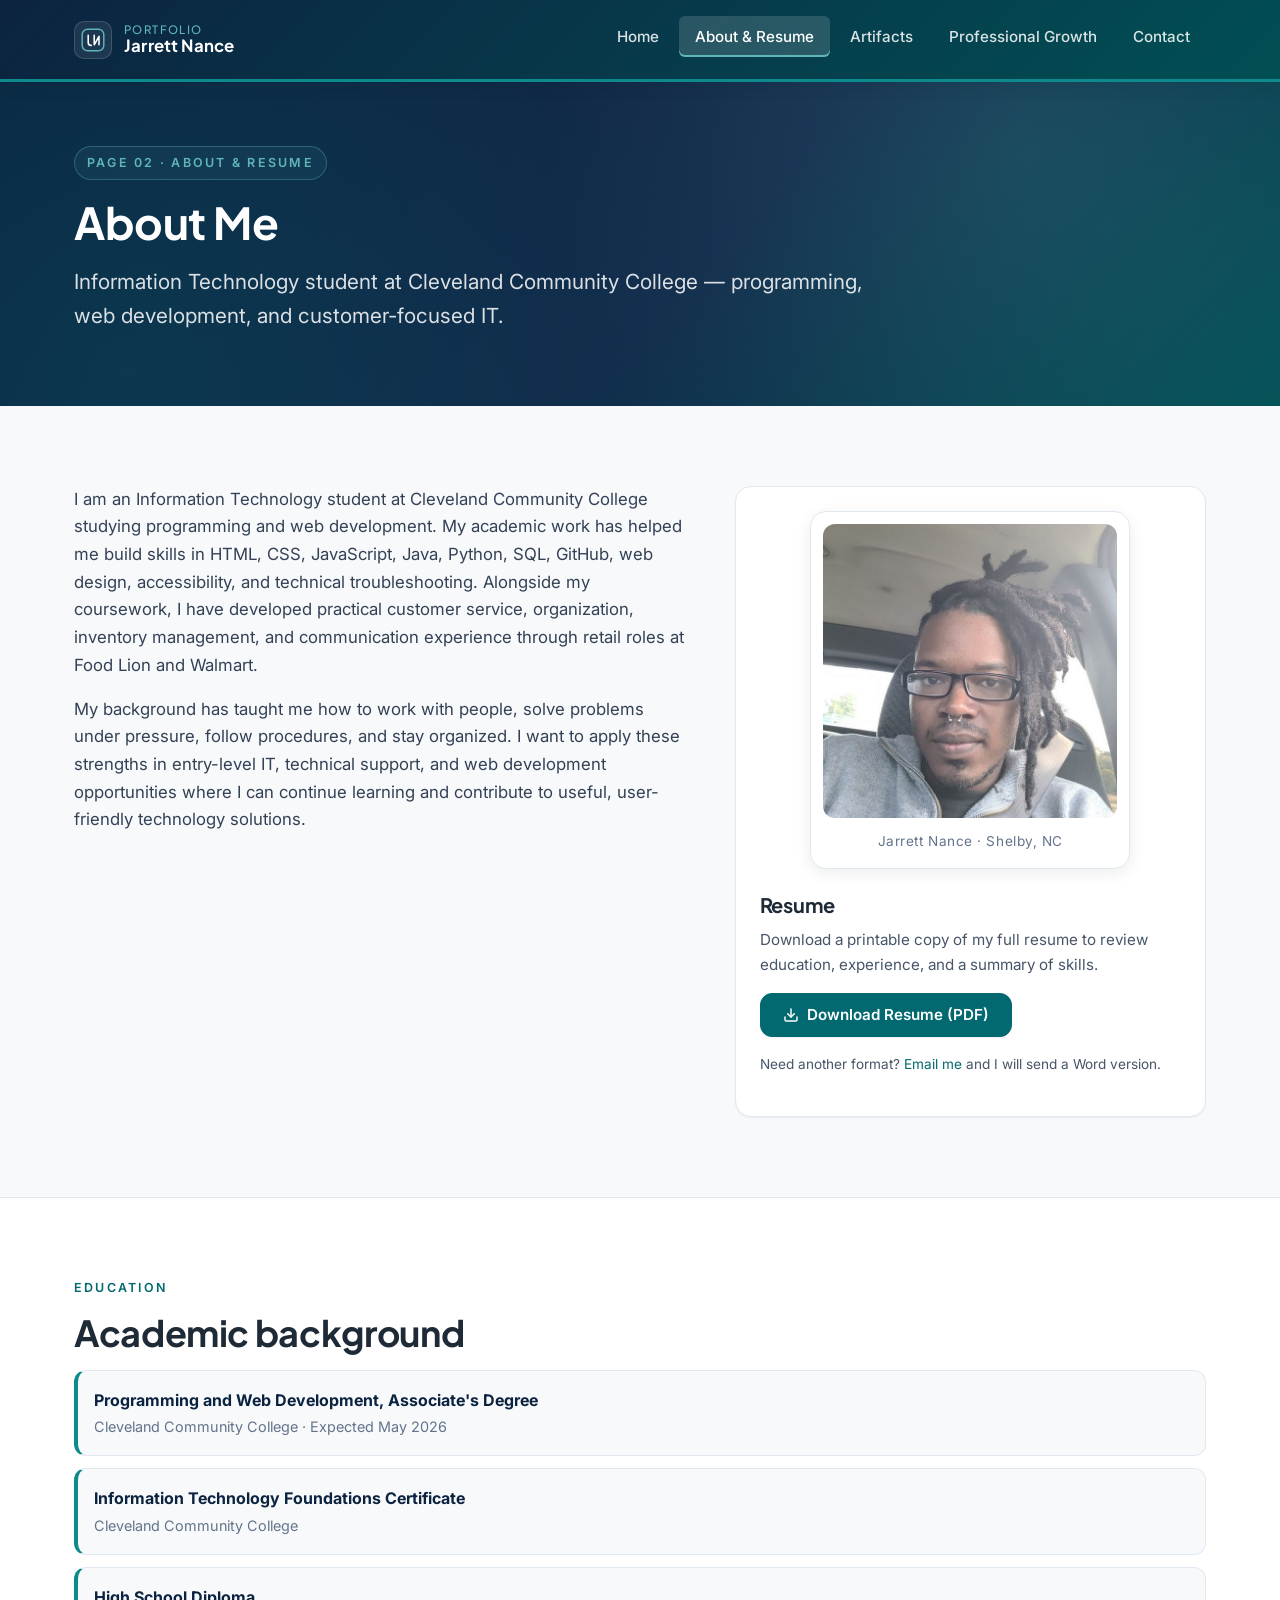
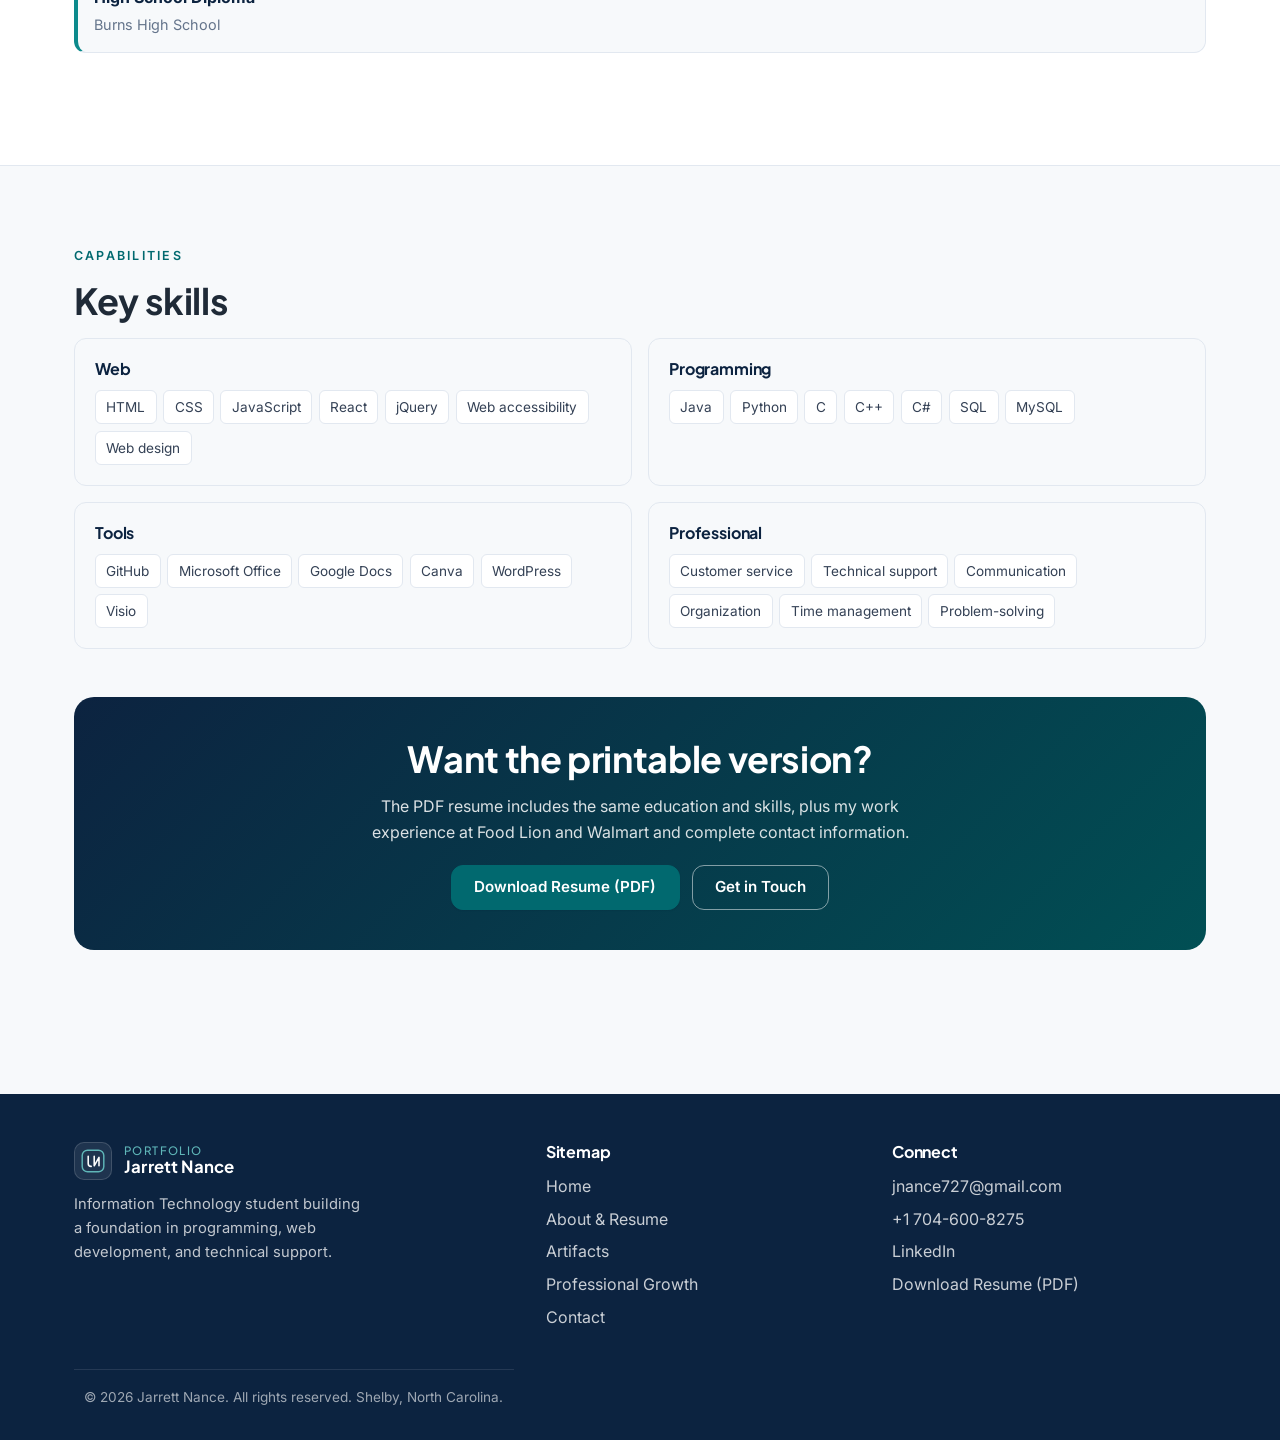
==== about.html @ 0ce0b6b3 "Publish e-portfolio website" ====
<!doctype html>
<html lang="en">
<head>
    <meta charset="utf-8">
    <meta name="viewport" content="width=device-width, initial-scale=1">
    <title>About & Resume — Jarrett Nance | IT &amp; Web Development Portfolio</title>
    <meta name="description" content="About Jarrett Nance: Information Technology student at Cleveland Community College with downloadable resume and key skills.">
    <meta name="author" content="Jarrett Nance">
    <meta name="theme-color" content="#0c2340">
    <meta property="og:type" content="website">
    <meta property="og:title" content="About & Resume — Jarrett Nance">
    <meta property="og:description" content="About Jarrett Nance: Information Technology student at Cleveland Community College with downloadable resume and key skills.">
    <meta property="og:image" content="assets/images/portfolio_website.jpg">
    <link rel="icon" href="assets/favicon.svg" type="image/svg+xml">
    <link rel="preconnect" href="https://fonts.googleapis.com">
    <link rel="preconnect" href="https://fonts.gstatic.com" crossorigin>
    <link href="https://fonts.googleapis.com/css2?family=Inter:wght@400;500;600;700&family=Plus+Jakarta+Sans:wght@500;600;700;800&family=JetBrains+Mono:wght@400;500&display=swap" rel="stylesheet">
    <link rel="stylesheet" href="assets/css/styles.css">
</head>
<body>
    <a class="skip-link" href="#main">Skip to main content</a>
    <header class="site-header" role="banner">
        <div class="container">
            <a class="brand" href="index.html" aria-label="Jarrett Nance — Home">
                <span class="brand-mark" aria-hidden="true"><svg class="logo-mark" width="24" height="24" viewBox="0 0 40 40" fill="none" aria-hidden="true" xmlns="http://www.w3.org/2000/svg">
    <rect x="2" y="2" width="36" height="36" rx="9" fill="none" stroke="#5fb6b8" stroke-width="2.4"/>
    <path d="M12 12 L12 24 Q12 29 17 29" fill="none" stroke="#ffffff" stroke-width="2.6" stroke-linecap="round"/>
    <path d="M22 12 L22 28 L30 14 L30 28" fill="none" stroke="#ffffff" stroke-width="2.6" stroke-linecap="round" stroke-linejoin="round"/>
</svg></span>
                <span class="brand-name">
                    <span class="small">Portfolio</span>
                    <span>Jarrett Nance</span>
                </span>
            </a>
            <button class="nav-toggle" aria-controls="primary-nav" aria-expanded="false" aria-label="Toggle navigation">
                <span aria-hidden="true">☰</span> Menu
            </button>
            <nav class="site-nav" id="primary-nav" aria-label="Primary">
                <ul>
              <li><a href="index.html">Home</a></li>
              <li><a href="about.html" class="is-active" aria-current="page">About & Resume</a></li>
              <li><a href="artifacts.html">Artifacts</a></li>
              <li><a href="growth.html">Professional Growth</a></li>
              <li><a href="contact.html">Contact</a></li>
                </ul>
            </nav>
        </div>
    </header>
    <main id="main">

        <section class="hero hero--compact">
            <div class="container">
                <div class="hero-inner">
                    <span class="hero-eyebrow">Page 02 · About &amp; Resume</span>
                    <h1>About Me</h1>
                    <p class="hero-subtitle">Information Technology student at Cleveland Community College — programming, web development, and customer-focused IT.</p>
                </div>
            </div>
        </section>

        <section class="section">
            <div class="container">
                <div class="two-col">
                    <div class="about-summary">
                        <p>I am an Information Technology student at Cleveland Community College studying programming and web development. My academic work has helped me build skills in HTML, CSS, JavaScript, Java, Python, SQL, GitHub, web design, accessibility, and technical troubleshooting. Alongside my coursework, I have developed practical customer service, organization, inventory management, and communication experience through retail roles at Food Lion and Walmart.</p>
                        <p>My background has taught me how to work with people, solve problems under pressure, follow procedures, and stay organized. I want to apply these strengths in entry-level IT, technical support, and web development opportunities where I can continue learning and contribute to useful, user-friendly technology solutions.</p>
                    </div>

                    <aside class="resume-card">
                        <div class="profile-frame">
                            <img src="assets/images/jarrett_nance_portrait.jpg" alt="Portrait of Jarrett Nance" width="320" height="320" loading="lazy">
                            <div class="caption">Jarrett Nance · Shelby, NC</div>
                        </div>
                        <h3>Resume</h3>
                        <p>Download a printable copy of my full resume to review education, experience, and a summary of skills.</p>
                        <a class="btn btn-primary" href="assets/Jarrett_Nance_Resume.pdf" download>
                            <svg width="16" height="16" viewBox="0 0 24 24" fill="none" stroke="currentColor" stroke-width="2.2" stroke-linecap="round" stroke-linejoin="round" aria-hidden="true"><path d="M21 15v4a2 2 0 0 1-2 2H5a2 2 0 0 1-2-2v-4"/><polyline points="7 10 12 15 17 10"/><line x1="12" y1="15" x2="12" y2="3"/></svg>
                            Download Resume (PDF)
                        </a>
                        <p class="muted" style="margin-top: 1rem; font-size: 0.85rem;">Need another format? <a href="mailto:jnance727@gmail.com">Email me</a> and I will send a Word version.</p>
                    </aside>
                </div>
            </div>
        </section>

        <section class="section section-alt">
            <div class="container">
                <span class="section-eyebrow">Education</span>
                <h2 class="section-title">Academic background</h2>
                <div class="resume-block">
                    <ul class="resume-list">
                        <li>
                            <strong>Programming and Web Development, Associate's Degree</strong>
                            <div class="meta">Cleveland Community College · Expected May 2026</div>
                        </li>
                        <li>
                            <strong>Information Technology Foundations Certificate</strong>
                            <div class="meta">Cleveland Community College</div>
                        </li>
                        <li>
                            <strong>High School Diploma</strong>
                            <div class="meta">Burns High School</div>
                        </li>
                    </ul>
                </div>
            </div>
        </section>

        <section class="section">
            <div class="container">
                <span class="section-eyebrow">Capabilities</span>
                <h2 class="section-title">Key skills</h2>
                <div class="skill-grid">
                    <div class="skill-block">
                        <h4>Web</h4>
                        <div class="skill-tags">
                            <span>HTML</span><span>CSS</span><span>JavaScript</span><span>React</span><span>jQuery</span><span>Web accessibility</span><span>Web design</span>
                        </div>
                    </div>
                    <div class="skill-block">
                        <h4>Programming</h4>
                        <div class="skill-tags">
                            <span>Java</span><span>Python</span><span>C</span><span>C++</span><span>C#</span><span>SQL</span><span>MySQL</span>
                        </div>
                    </div>
                    <div class="skill-block">
                        <h4>Tools</h4>
                        <div class="skill-tags">
                            <span>GitHub</span><span>Microsoft Office</span><span>Google Docs</span><span>Canva</span><span>WordPress</span><span>Visio</span>
                        </div>
                    </div>
                    <div class="skill-block">
                        <h4>Professional</h4>
                        <div class="skill-tags">
                            <span>Customer service</span><span>Technical support</span><span>Communication</span><span>Organization</span><span>Time management</span><span>Problem-solving</span>
                        </div>
                    </div>
                </div>

                <div class="cta-bar">
                    <h2>Want the printable version?</h2>
                    <p>The PDF resume includes the same education and skills, plus my work experience at Food Lion and Walmart and complete contact information.</p>
                    <div class="hero-actions">
                        <a class="btn btn-primary" href="assets/Jarrett_Nance_Resume.pdf" download>Download Resume (PDF)</a>
                        <a class="btn btn-outline" href="contact.html">Get in Touch</a>
                    </div>
                </div>
            </div>
        </section>

    </main>
    <footer class="site-footer" role="contentinfo">
        <div class="container">
            <div>
                <a class="brand" href="index.html" aria-label="Jarrett Nance — Home">
                    <span class="brand-mark" aria-hidden="true"><svg class="logo-mark" width="24" height="24" viewBox="0 0 40 40" fill="none" aria-hidden="true" xmlns="http://www.w3.org/2000/svg">
    <rect x="2" y="2" width="36" height="36" rx="9" fill="none" stroke="#5fb6b8" stroke-width="2.4"/>
    <path d="M12 12 L12 24 Q12 29 17 29" fill="none" stroke="#ffffff" stroke-width="2.6" stroke-linecap="round"/>
    <path d="M22 12 L22 28 L30 14 L30 28" fill="none" stroke="#ffffff" stroke-width="2.6" stroke-linecap="round" stroke-linejoin="round"/>
</svg></span>
                    <span class="brand-name">
                        <span class="small">Portfolio</span>
                        <span>Jarrett Nance</span>
                    </span>
                </a>
                <p class="footer-tag">Information Technology student building a foundation in programming, web development, and technical support.</p>
            </div>
            <div>
                <h4>Sitemap</h4>
                <ul>
                    <li><a href="index.html">Home</a></li>
                    <li><a href="about.html">About &amp; Resume</a></li>
                    <li><a href="artifacts.html">Artifacts</a></li>
                    <li><a href="growth.html">Professional Growth</a></li>
                    <li><a href="contact.html">Contact</a></li>
                </ul>
            </div>
            <div>
                <h4>Connect</h4>
                <ul>
                    <li><a href="mailto:jnance727@gmail.com">jnance727@gmail.com</a></li>
                    <li><a href="tel:+17046008275">+1 704-600-8275</a></li>
                    <li><a href="https://www.linkedin.com/in/jarrett-nance-688993189/" target="_blank" rel="noopener">LinkedIn</a></li>
                    <li><a href="assets/Jarrett_Nance_Resume.pdf" download>Download Resume (PDF)</a></li>
                </ul>
            </div>
        </div>
        <div class="container">
            <div class="footer-bottom">© <span class="year">2026</span> Jarrett Nance. All rights reserved. Shelby, North Carolina.</div>
        </div>
    </footer>
    <script src="assets/js/main.js" defer></script>
</body>
</html>
---- assets/css/styles.css ----
/* ============================================================
   Jarrett Nance — Professional E-Portfolio
   Design system: deep teal/navy header, slate text, teal accents
   ============================================================ */

:root {
    /* Color tokens */
    --navy-900: #0c2340;
    --navy-800: #122a4a;
    --navy-700: #1a3458;
    --teal-700: #014f54;
    --teal-600: #01696f;
    --teal-500: #0c8a8c;
    --teal-300: #5fb6b8;
    --teal-50: #e6f2f3;
    --slate-900: #1f2a37;
    --slate-700: #344155;
    --slate-600: #475569;
    --slate-500: #64748b;
    --slate-400: #94a3b8;
    --slate-300: #cbd5e1;
    --slate-200: #e2e8f0;
    --slate-100: #f1f5f9;
    --slate-50:  #f7f9fb;
    --white:    #ffffff;
    --shadow-sm: 0 1px 2px rgba(15, 23, 42, 0.06);
    --shadow-md: 0 4px 16px rgba(15, 23, 42, 0.08);
    --shadow-lg: 0 12px 32px rgba(15, 23, 42, 0.10);

    /* Type */
    --font-body: 'Inter', system-ui, -apple-system, 'Segoe UI', Roboto, Helvetica, Arial, sans-serif;
    --font-display: 'Plus Jakarta Sans', 'Inter', system-ui, sans-serif;
    --font-mono: 'JetBrains Mono', 'SFMono-Regular', Consolas, 'Liberation Mono', Menlo, monospace;

    /* Spacing */
    --space-1: 0.25rem;
    --space-2: 0.5rem;
    --space-3: 0.75rem;
    --space-4: 1rem;
    --space-5: 1.25rem;
    --space-6: 1.5rem;
    --space-8: 2rem;
    --space-10: 2.5rem;
    --space-12: 3rem;
    --space-16: 4rem;
    --space-20: 5rem;
    --space-24: 6rem;

    /* Layout */
    --container: 1180px;
    --radius-sm: 6px;
    --radius-md: 12px;
    --radius-lg: 16px;
    --radius-xl: 20px;
}

/* ----- Reset & base ----- */
*, *::before, *::after { box-sizing: border-box; }
html { scroll-behavior: smooth; -webkit-text-size-adjust: 100%; }
body {
    margin: 0;
    font-family: var(--font-body);
    font-size: 16px;
    line-height: 1.65;
    color: var(--slate-700);
    background: var(--slate-50);
    -webkit-font-smoothing: antialiased;
    text-rendering: optimizeLegibility;
}
img { max-width: 100%; height: auto; display: block; }
a { color: var(--teal-600); text-decoration: none; }
a:hover { color: var(--teal-700); text-decoration: underline; }
a:focus-visible, button:focus-visible, input:focus-visible, textarea:focus-visible {
    outline: 3px solid var(--teal-500);
    outline-offset: 2px;
    border-radius: 4px;
}

h1, h2, h3, h4 {
    font-family: var(--font-display);
    color: var(--slate-900);
    line-height: 1.2;
    margin: 0 0 0.5em;
    font-weight: 700;
    letter-spacing: -0.01em;
}
h1 { font-size: clamp(2rem, 4vw + 0.5rem, 3.25rem); }
h2 { font-size: clamp(1.625rem, 2vw + 0.75rem, 2.25rem); }
h3 { font-size: 1.25rem; }
h4 { font-size: 1.05rem; }
p { margin: 0 0 1rem; }
ul { padding-left: 1.25rem; margin: 0 0 1rem; }
li { margin-bottom: 0.4rem; }

.container {
    width: 100%;
    max-width: var(--container);
    margin: 0 auto;
    padding: 0 var(--space-6);
}

/* ----- Skip link ----- */
.skip-link {
    position: absolute;
    left: -9999px;
    top: auto;
    width: 1px; height: 1px; overflow: hidden;
}
.skip-link:focus {
    left: var(--space-4);
    top: var(--space-4);
    width: auto; height: auto;
    background: var(--navy-900);
    color: var(--white);
    padding: var(--space-2) var(--space-4);
    border-radius: var(--radius-sm);
    z-index: 100;
}

/* ============================================================
   Header / Navigation
   ============================================================ */
.site-header {
    background: linear-gradient(135deg, var(--navy-900) 0%, var(--teal-700) 100%);
    color: var(--white);
    border-bottom: 3px solid var(--teal-500);
    position: sticky;
    top: 0;
    z-index: 50;
    box-shadow: var(--shadow-md);
}
.site-header .container {
    display: flex;
    align-items: center;
    justify-content: space-between;
    padding-top: var(--space-4);
    padding-bottom: var(--space-4);
    gap: var(--space-4);
}
.brand {
    display: flex;
    align-items: center;
    gap: var(--space-3);
    color: var(--white);
    text-decoration: none;
    font-family: var(--font-display);
    font-weight: 700;
    font-size: 1.05rem;
    letter-spacing: 0.01em;
}
.brand:hover { text-decoration: none; color: var(--teal-50); }
.brand-mark {
    width: 38px; height: 38px;
    background: rgba(255,255,255,0.08);
    border: 1px solid rgba(255,255,255,0.15);
    border-radius: 10px;
    display: grid;
    place-items: center;
    flex: 0 0 auto;
}
.brand-name { display: flex; flex-direction: column; line-height: 1.1; }
.brand-name .small {
    font-size: 0.72rem;
    font-weight: 500;
    text-transform: uppercase;
    letter-spacing: 0.12em;
    color: var(--teal-300);
}

.nav-toggle {
    display: none;
    background: transparent;
    color: var(--white);
    border: 1px solid rgba(255,255,255,0.2);
    border-radius: var(--radius-sm);
    padding: var(--space-2) var(--space-3);
    cursor: pointer;
    font: inherit;
    font-size: 0.95rem;
}

.site-nav ul {
    list-style: none;
    margin: 0;
    padding: 0;
    display: flex;
    gap: var(--space-1);
}
.site-nav a {
    display: inline-block;
    padding: var(--space-2) var(--space-4);
    color: rgba(255,255,255,0.85);
    font-size: 0.95rem;
    font-weight: 500;
    border-radius: var(--radius-sm);
    transition: background 0.15s ease, color 0.15s ease;
}
.site-nav a:hover {
    background: rgba(255,255,255,0.08);
    color: var(--white);
    text-decoration: none;
}
.site-nav a.is-active {
    background: rgba(255,255,255,0.14);
    color: var(--white);
    box-shadow: inset 0 -2px 0 var(--teal-300);
}

@media (max-width: 820px) {
    .nav-toggle { display: inline-flex; align-items: center; gap: 0.4rem; }
    .site-nav {
        display: none;
        position: absolute;
        top: 100%; left: 0; right: 0;
        background: var(--navy-900);
        padding: var(--space-3) var(--space-6);
        border-bottom: 3px solid var(--teal-500);
    }
    .site-nav.is-open { display: block; }
    .site-nav ul { flex-direction: column; gap: 0; }
    .site-nav a {
        display: block;
        padding: var(--space-3) var(--space-3);
        border-radius: 0;
        border-bottom: 1px solid rgba(255,255,255,0.08);
    }
    .site-nav a.is-active { box-shadow: none; background: rgba(255,255,255,0.10); }
}

/* ============================================================
   Buttons
   ============================================================ */
.btn {
    display: inline-flex;
    align-items: center;
    justify-content: center;
    gap: 0.5rem;
    padding: 0.75rem 1.4rem;
    font-family: var(--font-body);
    font-weight: 600;
    font-size: 0.95rem;
    border-radius: var(--radius-md);
    border: 1.5px solid transparent;
    cursor: pointer;
    transition: transform 0.15s ease, box-shadow 0.15s ease, background 0.15s ease, color 0.15s ease;
    text-decoration: none;
    line-height: 1.2;
    white-space: nowrap;
}
.btn:hover { transform: translateY(-1px); text-decoration: none; }
.btn-primary {
    background: var(--teal-600);
    color: var(--white);
    border-color: var(--teal-600);
    box-shadow: var(--shadow-sm);
}
.btn-primary:hover { background: var(--teal-700); border-color: var(--teal-700); color: var(--white); box-shadow: var(--shadow-md); }
.btn-secondary {
    background: var(--white);
    color: var(--navy-900);
    border-color: var(--slate-200);
}
.btn-secondary:hover { background: var(--slate-100); color: var(--navy-900); border-color: var(--slate-300); }
.btn-outline {
    background: transparent;
    color: var(--white);
    border-color: rgba(255,255,255,0.5);
}
.btn-outline:hover { background: rgba(255,255,255,0.10); color: var(--white); border-color: var(--white); }
.btn .arrow { transition: transform 0.15s ease; }
.btn:hover .arrow { transform: translateX(3px); }

/* ============================================================
   Hero
   ============================================================ */
.hero {
    background: linear-gradient(135deg, var(--navy-900) 0%, var(--navy-800) 55%, var(--teal-700) 100%);
    color: var(--white);
    padding: clamp(3.5rem, 8vw, 6rem) 0 clamp(3rem, 7vw, 5rem);
    position: relative;
    overflow: hidden;
}
.hero::before {
    /* subtle decorative grid */
    content: "";
    position: absolute;
    inset: 0;
    background-image:
        radial-gradient(circle at 80% 20%, rgba(95, 182, 184, 0.18), transparent 45%),
        radial-gradient(circle at 10% 90%, rgba(1, 105, 111, 0.25), transparent 50%);
    pointer-events: none;
}
.hero-inner { position: relative; z-index: 1; max-width: 820px; }
.hero-eyebrow {
    display: inline-block;
    font-size: 0.78rem;
    font-weight: 600;
    color: var(--teal-300);
    text-transform: uppercase;
    letter-spacing: 0.18em;
    margin-bottom: var(--space-4);
    padding: 0.35rem 0.75rem;
    border: 1px solid rgba(95, 182, 184, 0.35);
    border-radius: 999px;
    background: rgba(95, 182, 184, 0.08);
}
.hero h1 { color: var(--white); font-size: clamp(2.25rem, 5vw, 3.75rem); margin-bottom: var(--space-4); }
.hero-subtitle {
    font-size: clamp(1.05rem, 1.5vw + 0.25rem, 1.3rem);
    color: rgba(255,255,255,0.85);
    margin-bottom: var(--space-6);
    font-weight: 400;
}
.hero-actions {
    display: flex;
    flex-wrap: wrap;
    gap: var(--space-3);
    margin-top: var(--space-2);
}

/* Compact hero for non-home pages */
.hero--compact { padding: clamp(2.5rem, 6vw, 4rem) 0 clamp(2rem, 5vw, 3rem); }
.hero--compact h1 { font-size: clamp(1.85rem, 3.5vw + 0.5rem, 2.75rem); }

/* Hero with portrait — two-column on home */
.hero-layout {
    display: grid;
    grid-template-columns: 1fr;
    gap: var(--space-10);
    align-items: center;
    position: relative;
    z-index: 1;
}
@media (min-width: 880px) {
    .hero-layout { grid-template-columns: 1.4fr 1fr; gap: var(--space-12); }
}
.hero-portrait {
    justify-self: center;
    width: clamp(220px, 30vw, 320px);
    aspect-ratio: 1 / 1;
    border-radius: 50%;
    overflow: hidden;
    background: rgba(255,255,255,0.06);
    border: 4px solid rgba(255,255,255,0.18);
    box-shadow: 0 18px 50px rgba(0, 0, 0, 0.35), 0 0 0 8px rgba(95, 182, 184, 0.10);
    position: relative;
}
.hero-portrait img { width: 100%; height: 100%; object-fit: cover; display: block; }
.hero-portrait::after {
    content: "";
    position: absolute; inset: 0;
    border-radius: 50%;
    box-shadow: inset 0 0 0 2px rgba(255,255,255,0.18);
    pointer-events: none;
}

/* Profile picture in About — framed rectangle */
.profile-frame {
    background: var(--white);
    border: 1px solid var(--slate-200);
    border-radius: var(--radius-lg);
    padding: 0.75rem;
    box-shadow: var(--shadow-md);
    max-width: 320px;
    margin: 0 auto var(--space-6);
}
.profile-frame img {
    width: 100%;
    aspect-ratio: 1 / 1;
    object-fit: cover;
    border-radius: var(--radius-md);
    display: block;
}
.profile-frame .caption {
    text-align: center;
    font-size: 0.85rem;
    color: var(--slate-500);
    margin-top: var(--space-3);
    margin-bottom: 0.25rem;
    letter-spacing: 0.04em;
}

/* ============================================================
   Page sections
   ============================================================ */
.section {
    padding: clamp(3rem, 7vw, 5rem) 0;
}
.section-alt { background: var(--white); border-top: 1px solid var(--slate-200); border-bottom: 1px solid var(--slate-200); }
.section-tight { padding: clamp(2rem, 5vw, 3.5rem) 0; }

.section-eyebrow {
    display: block;
    font-size: 0.78rem;
    font-weight: 600;
    color: var(--teal-600);
    text-transform: uppercase;
    letter-spacing: 0.18em;
    margin-bottom: var(--space-3);
}
.section-title { margin-bottom: var(--space-4); }
.section-lead {
    font-size: 1.1rem;
    color: var(--slate-600);
    max-width: 70ch;
    margin-bottom: var(--space-8);
}

/* Two column block */
.two-col {
    display: grid;
    grid-template-columns: 1fr;
    gap: var(--space-10);
    align-items: start;
}
@media (min-width: 860px) {
    .two-col { grid-template-columns: 1.3fr 1fr; gap: var(--space-12); }
    .two-col--equal { grid-template-columns: 1fr 1fr; }
}

/* ============================================================
   Cards
   ============================================================ */
.card {
    background: var(--white);
    border: 1px solid var(--slate-200);
    border-radius: var(--radius-lg);
    box-shadow: var(--shadow-sm);
    padding: var(--space-6) var(--space-6);
    transition: box-shadow 0.2s ease, transform 0.2s ease, border-color 0.2s ease;
}
.card:hover { box-shadow: var(--shadow-md); border-color: var(--slate-300); }
.card h3 { margin-top: 0; }

/* Focus card grid (home) */
.focus-grid {
    display: grid;
    grid-template-columns: 1fr;
    gap: var(--space-5);
}
@media (min-width: 700px) { .focus-grid { grid-template-columns: repeat(3, 1fr); } }
.focus-card {
    padding: var(--space-6);
    background: var(--white);
    border: 1px solid var(--slate-200);
    border-radius: var(--radius-lg);
}
.focus-card h3 { margin-bottom: 0.4rem; font-size: 1.05rem; }
.focus-card p { margin: 0; color: var(--slate-600); font-size: 0.95rem; }
.focus-icon {
    width: 44px; height: 44px;
    border-radius: 10px;
    background: var(--teal-50);
    color: var(--teal-700);
    display: grid; place-items: center;
    margin-bottom: var(--space-4);
}

/* Page links / next steps */
.page-links {
    display: grid;
    grid-template-columns: 1fr;
    gap: var(--space-4);
}
@media (min-width: 700px) { .page-links { grid-template-columns: repeat(2, 1fr); } }
.page-link {
    display: flex; align-items: flex-start; gap: var(--space-4);
    padding: var(--space-5) var(--space-5);
    background: var(--white);
    border: 1px solid var(--slate-200);
    border-radius: var(--radius-lg);
    color: var(--slate-700);
    transition: all 0.15s ease;
}
.page-link:hover {
    border-color: var(--teal-500);
    box-shadow: var(--shadow-md);
    text-decoration: none;
    color: var(--slate-700);
    transform: translateY(-2px);
}
.page-link .num {
    font-family: var(--font-mono);
    font-size: 0.85rem;
    color: var(--teal-600);
    font-weight: 600;
    flex: 0 0 auto;
}
.page-link h4 { margin: 0 0 0.25rem; color: var(--navy-900); }
.page-link p { margin: 0; font-size: 0.92rem; color: var(--slate-600); }

/* ============================================================
   Artifacts page — cards
   ============================================================ */
.artifact-grid {
    display: grid;
    grid-template-columns: 1fr;
    gap: var(--space-8);
}
@media (min-width: 900px) {
    .artifact-grid { grid-template-columns: repeat(2, 1fr); }
}
.artifact-card {
    background: var(--white);
    border: 1px solid var(--slate-200);
    border-radius: var(--radius-lg);
    overflow: hidden;
    display: flex;
    flex-direction: column;
    box-shadow: var(--shadow-sm);
    transition: box-shadow 0.2s ease, transform 0.2s ease;
}
.artifact-card:hover { box-shadow: var(--shadow-lg); transform: translateY(-3px); }
.artifact-thumb {
    aspect-ratio: 16 / 10;
    background: var(--slate-100);
    overflow: hidden;
    border-bottom: 1px solid var(--slate-200);
}
.artifact-thumb img { width: 100%; height: 100%; object-fit: cover; }
.artifact-body { padding: var(--space-6); display: flex; flex-direction: column; gap: var(--space-3); flex: 1; }
.artifact-tag {
    display: inline-block;
    font-size: 0.75rem;
    font-weight: 600;
    color: var(--teal-700);
    background: var(--teal-50);
    padding: 0.25rem 0.6rem;
    border-radius: 999px;
    text-transform: uppercase;
    letter-spacing: 0.08em;
    align-self: flex-start;
}
.artifact-body h3 { margin: 0; color: var(--navy-900); font-size: 1.4rem; }
.artifact-body .meta { color: var(--slate-500); font-size: 0.92rem; margin-top: -0.25rem; }
.artifact-body p { margin: 0; color: var(--slate-700); font-size: 0.97rem; }
.artifact-body p strong { color: var(--navy-900); }
.artifact-skills {
    display: flex; flex-wrap: wrap; gap: var(--space-2);
    margin-top: var(--space-2);
    padding-top: var(--space-4);
    border-top: 1px dashed var(--slate-200);
}
.artifact-skills .skill {
    display: inline-flex; align-items: center;
    font-size: 0.85rem;
    background: var(--slate-100);
    color: var(--slate-700);
    padding: 0.3rem 0.7rem;
    border-radius: 6px;
    border: 1px solid var(--slate-200);
}
.artifact-hashtags {
    color: var(--teal-700);
    font-size: 0.88rem;
    font-weight: 500;
    font-family: var(--font-mono);
}

/* ============================================================
   About / Resume
   ============================================================ */
.about-summary p { font-size: 1.05rem; }
.resume-card {
    background: var(--white);
    border: 1px solid var(--slate-200);
    border-radius: var(--radius-lg);
    padding: var(--space-6);
    box-shadow: var(--shadow-sm);
    position: sticky;
    top: 100px;
}
.resume-card h3 { margin-top: 0; }
.resume-card p { color: var(--slate-600); font-size: 0.95rem; }

.resume-block { margin-bottom: var(--space-8); }
.resume-block h3 {
    font-size: 1.1rem;
    color: var(--navy-900);
    margin-bottom: var(--space-3);
    padding-bottom: var(--space-2);
    border-bottom: 2px solid var(--teal-500);
    display: inline-block;
}
.resume-list { list-style: none; padding: 0; margin: 0; display: flex; flex-direction: column; gap: var(--space-3); }
.resume-list li {
    padding: var(--space-4);
    background: var(--slate-50);
    border: 1px solid var(--slate-200);
    border-left: 4px solid var(--teal-500);
    border-radius: var(--radius-md);
    margin: 0;
}
.resume-list li strong { color: var(--navy-900); display: block; margin-bottom: 0.15rem; }
.resume-list li .meta { color: var(--slate-500); font-size: 0.9rem; }

.skill-grid {
    display: grid;
    grid-template-columns: 1fr;
    gap: var(--space-4);
}
@media (min-width: 700px) {
    .skill-grid { grid-template-columns: repeat(2, 1fr); }
}
.skill-block {
    background: var(--slate-50);
    padding: var(--space-5);
    border-radius: var(--radius-md);
    border: 1px solid var(--slate-200);
}
.skill-block h4 { margin: 0 0 var(--space-3); color: var(--navy-900); font-size: 1rem; }
.skill-tags { display: flex; flex-wrap: wrap; gap: 0.4rem; }
.skill-tags span {
    font-size: 0.85rem;
    background: var(--white);
    color: var(--slate-700);
    border: 1px solid var(--slate-200);
    padding: 0.3rem 0.65rem;
    border-radius: 6px;
}

/* ============================================================
   Goal lists
   ============================================================ */
.goal-grid {
    display: grid;
    grid-template-columns: 1fr;
    gap: var(--space-6);
}
@media (min-width: 800px) { .goal-grid { grid-template-columns: 1fr 1fr; } }
.goal-card {
    background: var(--white);
    border: 1px solid var(--slate-200);
    border-radius: var(--radius-lg);
    padding: var(--space-6);
    box-shadow: var(--shadow-sm);
}
.goal-card h3 {
    color: var(--navy-900);
    margin-bottom: var(--space-4);
    padding-bottom: var(--space-2);
    border-bottom: 2px solid var(--teal-500);
    display: inline-block;
}
.goal-card ul { padding-left: 1.15rem; margin: 0; }
.goal-card li { margin-bottom: var(--space-3); }

.callout {
    background: linear-gradient(135deg, var(--teal-50) 0%, var(--white) 100%);
    border: 1px solid var(--teal-300);
    border-left: 5px solid var(--teal-600);
    padding: var(--space-6);
    border-radius: var(--radius-lg);
}
.callout h3 { color: var(--navy-900); margin-top: 0; }

/* ============================================================
   Contact
   ============================================================ */
.contact-grid {
    display: grid;
    grid-template-columns: 1fr;
    gap: var(--space-8);
}
@media (min-width: 860px) { .contact-grid { grid-template-columns: 1fr 1fr; gap: var(--space-12); } }
.contact-info ul { list-style: none; padding: 0; margin: 0; display: flex; flex-direction: column; gap: var(--space-4); }
.contact-info li { display: flex; align-items: center; gap: var(--space-4); }
.contact-icon {
    width: 44px; height: 44px;
    background: var(--teal-50);
    color: var(--teal-700);
    border-radius: 10px;
    display: grid; place-items: center;
    flex: 0 0 auto;
}
.contact-info .label { display: block; font-size: 0.8rem; color: var(--slate-500); text-transform: uppercase; letter-spacing: 0.08em; }
.contact-info a { color: var(--navy-900); font-weight: 500; }
.contact-info a:hover { color: var(--teal-600); }

.contact-form {
    background: var(--white);
    border: 1px solid var(--slate-200);
    border-radius: var(--radius-lg);
    padding: var(--space-6);
    box-shadow: var(--shadow-sm);
}
.contact-form h3 { margin-top: 0; }
.form-row { display: flex; flex-direction: column; gap: 0.4rem; margin-bottom: var(--space-4); }
.form-row label { font-size: 0.9rem; font-weight: 500; color: var(--slate-700); }
.form-row input,
.form-row textarea {
    font: inherit;
    padding: 0.65rem 0.85rem;
    border: 1.5px solid var(--slate-200);
    border-radius: var(--radius-sm);
    background: var(--white);
    color: var(--slate-900);
    transition: border-color 0.15s ease, box-shadow 0.15s ease;
}
.form-row input:focus,
.form-row textarea:focus {
    border-color: var(--teal-500);
    outline: 0;
    box-shadow: 0 0 0 3px rgba(12, 138, 140, 0.18);
}
.form-row textarea { resize: vertical; min-height: 140px; }
.form-help { font-size: 0.85rem; color: var(--slate-500); margin-top: var(--space-2); }

/* ============================================================
   Footer
   ============================================================ */
.site-footer {
    background: var(--navy-900);
    color: rgba(255,255,255,0.75);
    padding: var(--space-12) 0 var(--space-8);
    margin-top: var(--space-16);
}
.site-footer .container { display: grid; grid-template-columns: 1fr; gap: var(--space-8); }
@media (min-width: 760px) {
    .site-footer .container { grid-template-columns: 1.4fr 1fr 1fr; }
}
.site-footer h4 { color: var(--white); font-size: 1rem; margin-bottom: var(--space-3); }
.site-footer a { color: rgba(255,255,255,0.78); }
.site-footer a:hover { color: var(--teal-300); }
.site-footer ul { list-style: none; padding: 0; margin: 0; }
.site-footer li { margin-bottom: 0.4rem; }
.site-footer .brand { color: var(--white); margin-bottom: var(--space-3); }
.site-footer .brand:hover { color: var(--teal-300); }
.footer-tag { font-size: 0.92rem; max-width: 32ch; }
.footer-bottom {
    border-top: 1px solid rgba(255,255,255,0.10);
    margin-top: var(--space-8);
    padding-top: var(--space-4);
    font-size: 0.85rem;
    color: rgba(255,255,255,0.6);
    text-align: center;
}

/* ============================================================
   Misc utilities
   ============================================================ */
.muted { color: var(--slate-500); }
.text-center { text-align: center; }
.cta-bar {
    background: linear-gradient(135deg, var(--navy-900) 0%, var(--teal-700) 100%);
    color: var(--white);
    padding: var(--space-10) var(--space-8);
    border-radius: var(--radius-xl);
    margin-top: var(--space-12);
    text-align: center;
}
.cta-bar h2 { color: var(--white); margin-bottom: var(--space-3); }
.cta-bar p { color: rgba(255,255,255,0.85); max-width: 60ch; margin: 0 auto var(--space-5); }
.cta-bar .hero-actions { justify-content: center; }

@media (prefers-reduced-motion: reduce) {
    *, *::before, *::after {
        animation-duration: 0.001ms !important;
        transition-duration: 0.001ms !important;
        scroll-behavior: auto !important;
    }
}
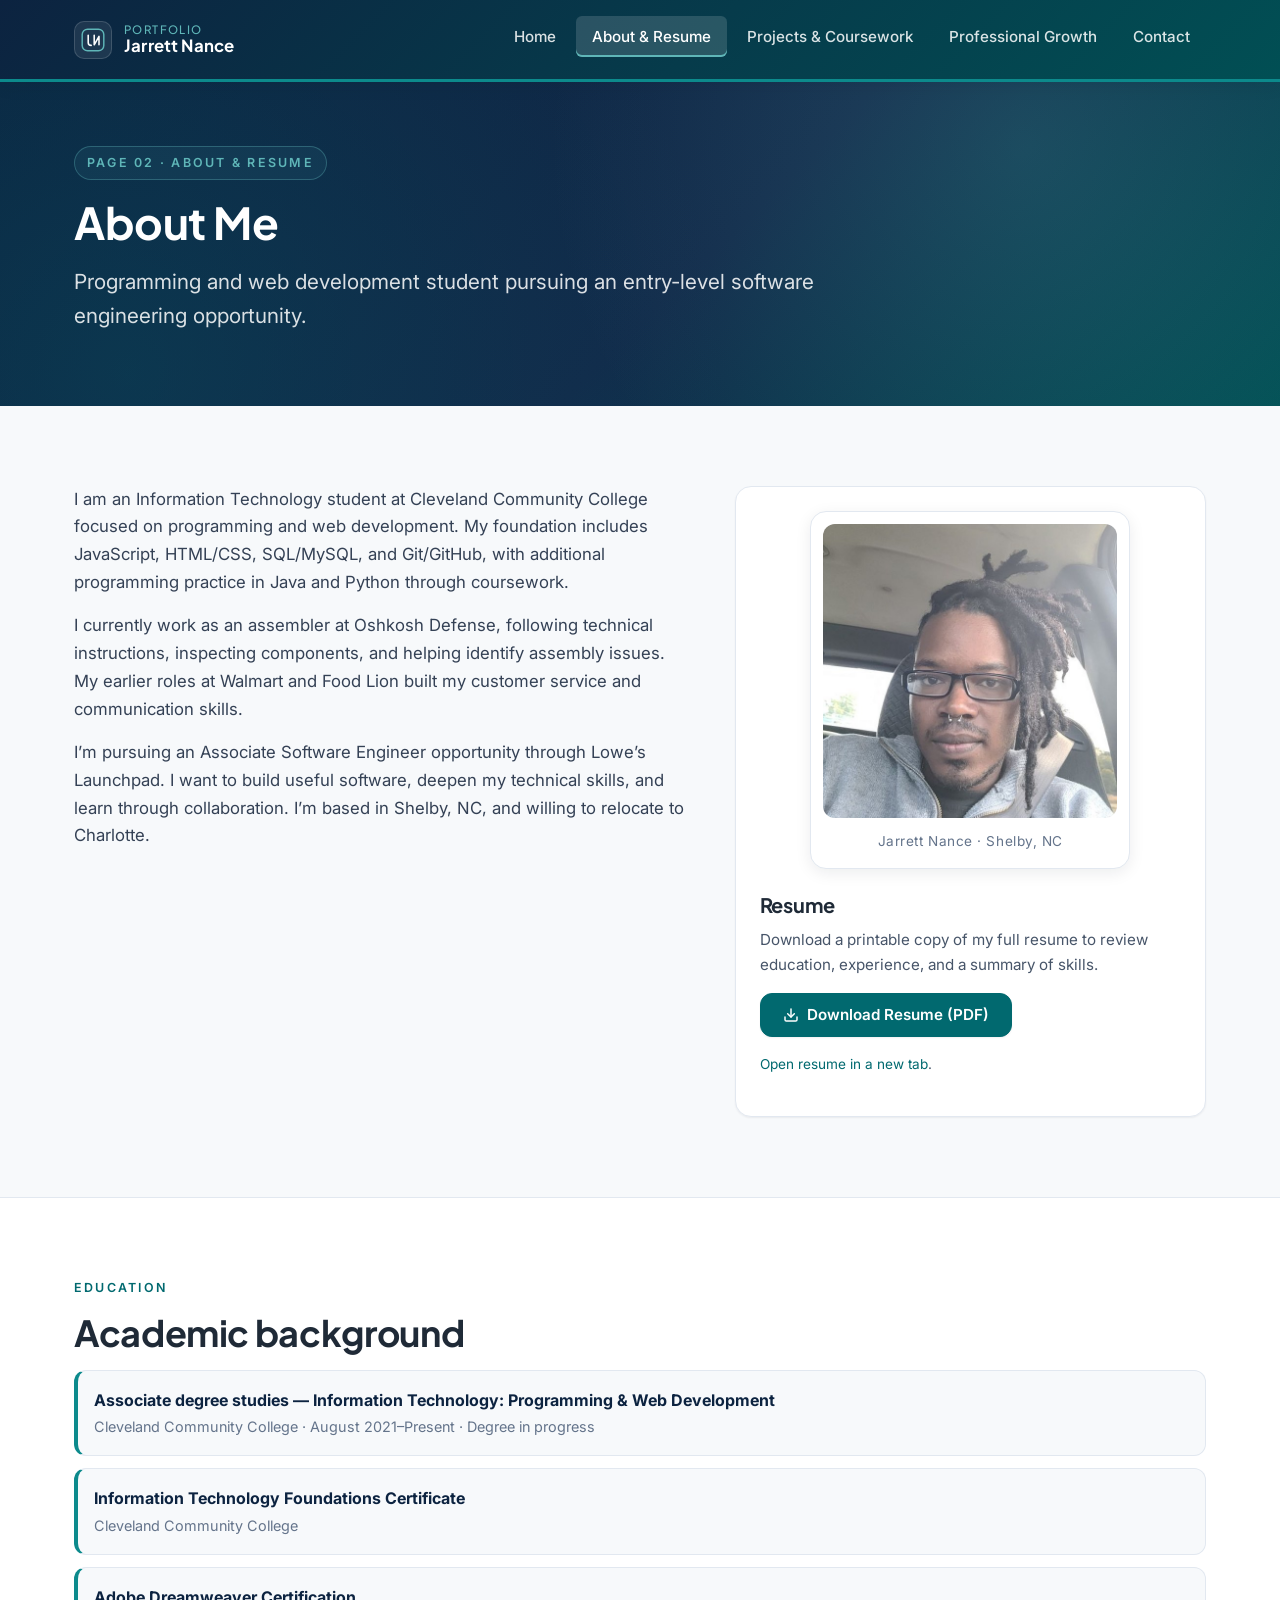
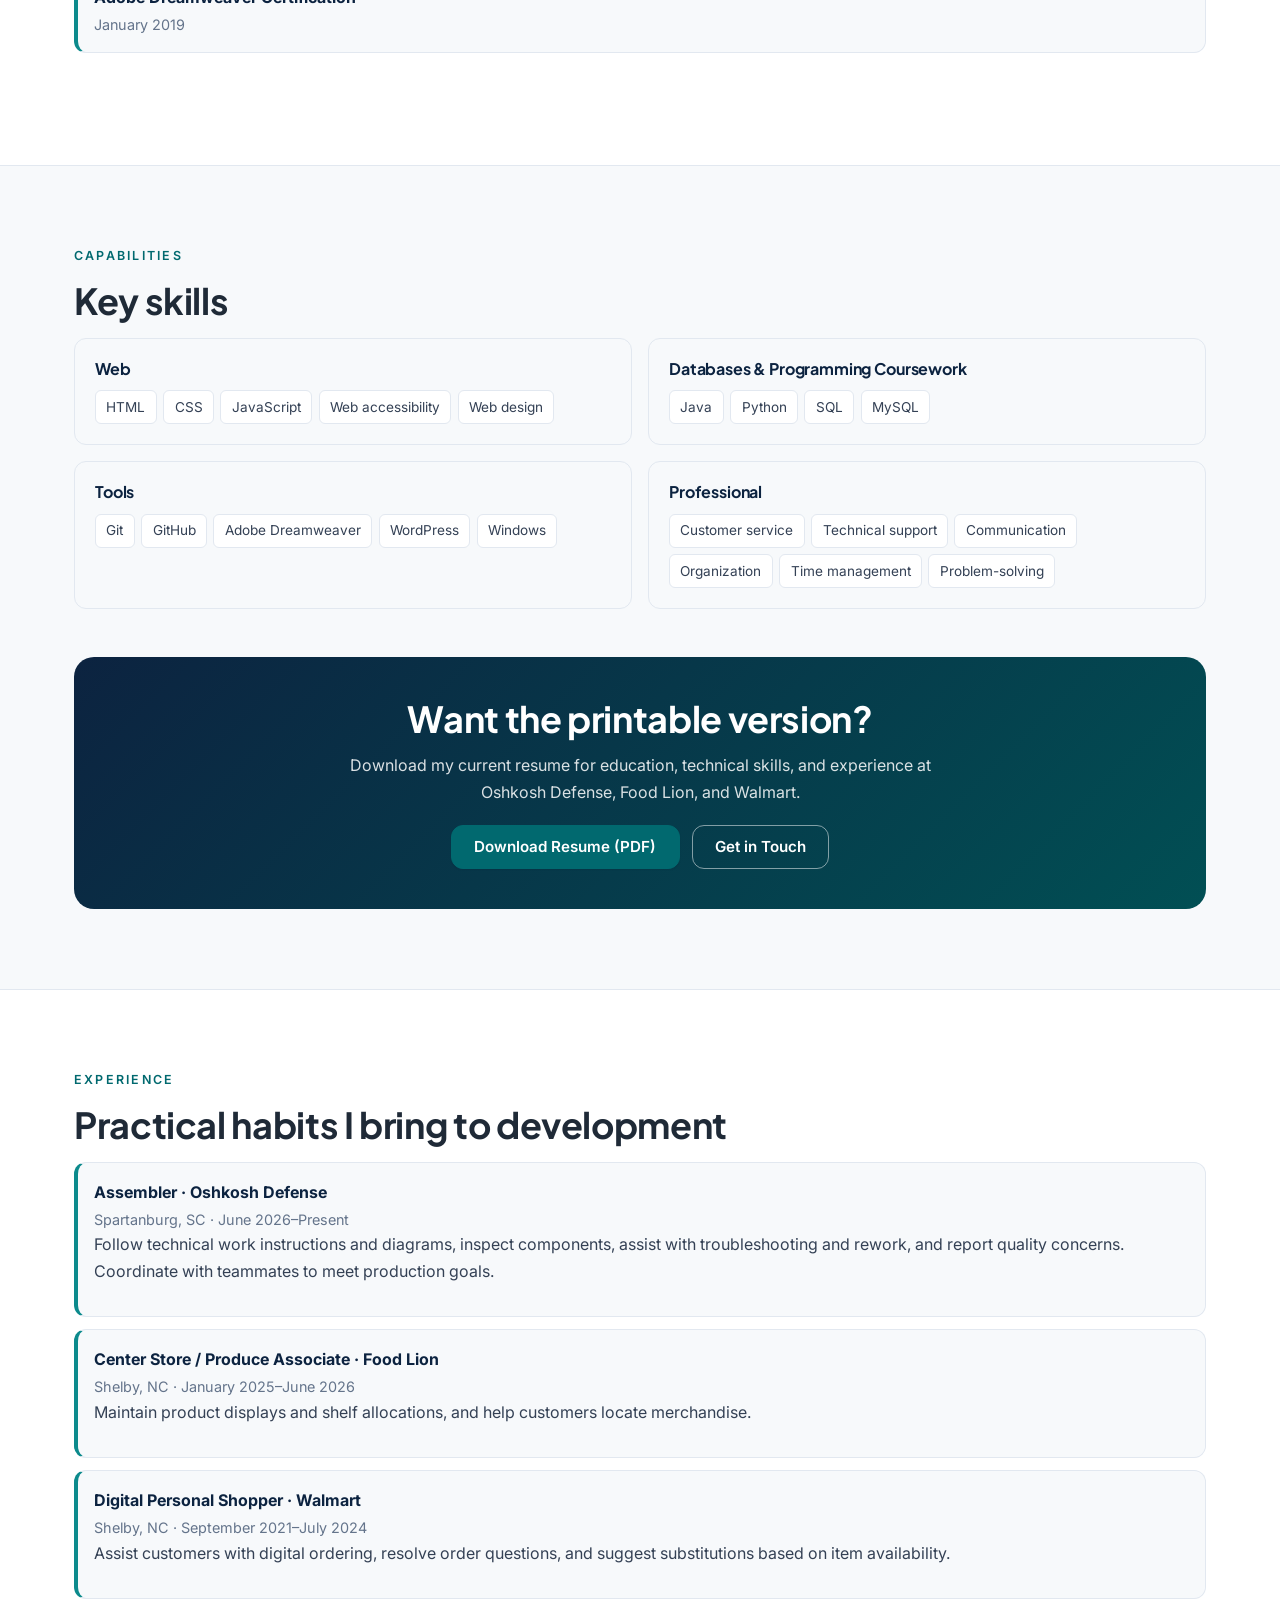
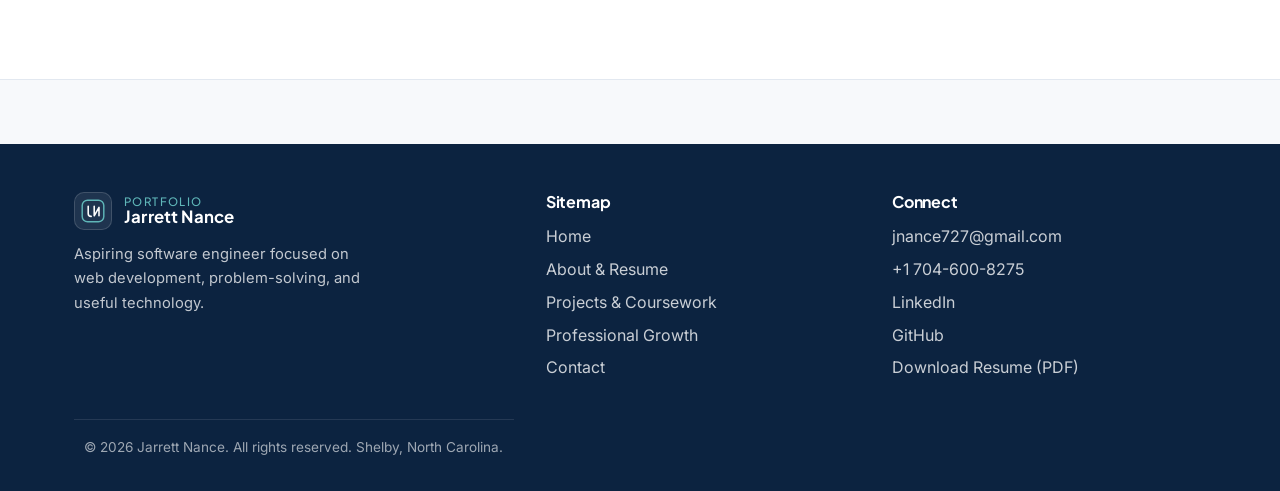
==== commit 85824a38: "Add files via upload" ====
--- a/about.html
+++ b/about.html
@@ -3,13 +3,13 @@
 <head>
     <meta charset="utf-8">
     <meta name="viewport" content="width=device-width, initial-scale=1">
-    <title>About & Resume — Jarrett Nance | IT &amp; Web Development Portfolio</title>
-    <meta name="description" content="About Jarrett Nance: Information Technology student at Cleveland Community College with downloadable resume and key skills.">
+    <title>About & Resume | Jarrett Nance</title>
+    <meta name="description" content="Education, programming skills, and experience at Oshkosh Defense, Walmart, and Food Lion. Download Jarrett Nance’s current software engineering resume.">
     <meta name="author" content="Jarrett Nance">
     <meta name="theme-color" content="#0c2340">
     <meta property="og:type" content="website">
-    <meta property="og:title" content="About & Resume — Jarrett Nance">
-    <meta property="og:description" content="About Jarrett Nance: Information Technology student at Cleveland Community College with downloadable resume and key skills.">
+    <meta property="og:title" content="About & Resume | Jarrett Nance">
+    <meta property="og:description" content="Education, programming skills, and experience at Oshkosh Defense, Walmart, and Food Lion. Download Jarrett Nance’s current software engineering resume.">
     <meta property="og:image" content="assets/images/portfolio_website.jpg">
     <link rel="icon" href="assets/favicon.svg" type="image/svg+xml">
     <link rel="preconnect" href="https://fonts.googleapis.com">
@@ -39,7 +39,7 @@
                 <ul>
               <li><a href="index.html">Home</a></li>
               <li><a href="about.html" class="is-active" aria-current="page">About & Resume</a></li>
-              <li><a href="artifacts.html">Artifacts</a></li>
+              <li><a href="artifacts.html">Projects &amp; Coursework</a></li>
               <li><a href="growth.html">Professional Growth</a></li>
               <li><a href="contact.html">Contact</a></li>
                 </ul>
@@ -53,7 +53,7 @@
                 <div class="hero-inner">
                     <span class="hero-eyebrow">Page 02 · About &amp; Resume</span>
                     <h1>About Me</h1>
-                    <p class="hero-subtitle">Information Technology student at Cleveland Community College — programming, web development, and customer-focused IT.</p>
+                    <p class="hero-subtitle">Programming and web development student pursuing an entry-level software engineering opportunity.</p>
                 </div>
             </div>
         </section>
@@ -62,8 +62,9 @@
             <div class="container">
                 <div class="two-col">
                     <div class="about-summary">
-                        <p>I am an Information Technology student at Cleveland Community College studying programming and web development. My academic work has helped me build skills in HTML, CSS, JavaScript, Java, Python, SQL, GitHub, web design, accessibility, and technical troubleshooting. Alongside my coursework, I have developed practical customer service, organization, inventory management, and communication experience through retail roles at Food Lion and Walmart.</p>
-                        <p>My background has taught me how to work with people, solve problems under pressure, follow procedures, and stay organized. I want to apply these strengths in entry-level IT, technical support, and web development opportunities where I can continue learning and contribute to useful, user-friendly technology solutions.</p>
+                        <p>I am an Information Technology student at Cleveland Community College focused on programming and web development. My foundation includes JavaScript, HTML/CSS, SQL/MySQL, and Git/GitHub, with additional programming practice in Java and Python through coursework.</p>
+                        <p>I currently work as an assembler at Oshkosh Defense, following technical instructions, inspecting components, and helping identify assembly issues. My earlier roles at Walmart and Food Lion built my customer service and communication skills.</p>
+                        <p>I’m pursuing an Associate Software Engineer opportunity through Lowe’s Launchpad. I want to build useful software, deepen my technical skills, and learn through collaboration. I’m based in Shelby, NC, and willing to relocate to Charlotte.</p>
                     </div>
 
                     <aside class="resume-card">
@@ -73,11 +74,11 @@
                         </div>
                         <h3>Resume</h3>
                         <p>Download a printable copy of my full resume to review education, experience, and a summary of skills.</p>
-                        <a class="btn btn-primary" href="assets/Jarrett_Nance_Resume.pdf" download>
+                        <a class="btn btn-primary" href="assets/Jarrett_Nance_Launchpad_Resume.pdf" download>
                             <svg width="16" height="16" viewBox="0 0 24 24" fill="none" stroke="currentColor" stroke-width="2.2" stroke-linecap="round" stroke-linejoin="round" aria-hidden="true"><path d="M21 15v4a2 2 0 0 1-2 2H5a2 2 0 0 1-2-2v-4"/><polyline points="7 10 12 15 17 10"/><line x1="12" y1="15" x2="12" y2="3"/></svg>
                             Download Resume (PDF)
                         </a>
-                        <p class="muted" style="margin-top: 1rem; font-size: 0.85rem;">Need another format? <a href="mailto:jnance727@gmail.com">Email me</a> and I will send a Word version.</p>
+                        <p class="muted" style="margin-top: 1rem; font-size: 0.85rem;"><a href="assets/Jarrett_Nance_Launchpad_Resume.pdf" target="_blank" rel="noopener">Open resume in a new tab</a>.</p>
                     </aside>
                 </div>
             </div>
@@ -90,16 +91,16 @@
                 <div class="resume-block">
                     <ul class="resume-list">
                         <li>
-                            <strong>Programming and Web Development, Associate's Degree</strong>
-                            <div class="meta">Cleveland Community College · Expected May 2026</div>
+                            <strong>Associate degree studies — Information Technology: Programming &amp; Web Development</strong>
+                            <div class="meta">Cleveland Community College · August 2021–Present · Degree in progress</div>
                         </li>
                         <li>
                             <strong>Information Technology Foundations Certificate</strong>
                             <div class="meta">Cleveland Community College</div>
                         </li>
                         <li>
-                            <strong>High School Diploma</strong>
-                            <div class="meta">Burns High School</div>
+                            <strong>Adobe Dreamweaver Certification</strong>
+                            <div class="meta">January 2019</div>
                         </li>
                     </ul>
                 </div>
@@ -114,19 +115,19 @@
                     <div class="skill-block">
                         <h4>Web</h4>
                         <div class="skill-tags">
-                            <span>HTML</span><span>CSS</span><span>JavaScript</span><span>React</span><span>jQuery</span><span>Web accessibility</span><span>Web design</span>
-                        </div>
-                    </div>
-                    <div class="skill-block">
-                        <h4>Programming</h4>
-                        <div class="skill-tags">
-                            <span>Java</span><span>Python</span><span>C</span><span>C++</span><span>C#</span><span>SQL</span><span>MySQL</span>
+                            <span>HTML</span><span>CSS</span><span>JavaScript</span><span>Web accessibility</span><span>Web design</span>
+                        </div>
+                    </div>
+                    <div class="skill-block">
+                        <h4>Databases &amp; Programming Coursework</h4>
+                        <div class="skill-tags">
+                            <span>Java</span><span>Python</span><span>SQL</span><span>MySQL</span>
                         </div>
                     </div>
                     <div class="skill-block">
                         <h4>Tools</h4>
                         <div class="skill-tags">
-                            <span>GitHub</span><span>Microsoft Office</span><span>Google Docs</span><span>Canva</span><span>WordPress</span><span>Visio</span>
+                            <span>Git</span><span>GitHub</span><span>Adobe Dreamweaver</span><span>WordPress</span><span>Windows</span>
                         </div>
                     </div>
                     <div class="skill-block">
@@ -139,15 +140,23 @@
 
                 <div class="cta-bar">
                     <h2>Want the printable version?</h2>
-                    <p>The PDF resume includes the same education and skills, plus my work experience at Food Lion and Walmart and complete contact information.</p>
+                    <p>Download my current resume for education, technical skills, and experience at Oshkosh Defense, Food Lion, and Walmart.</p>
                     <div class="hero-actions">
-                        <a class="btn btn-primary" href="assets/Jarrett_Nance_Resume.pdf" download>Download Resume (PDF)</a>
+                        <a class="btn btn-primary" href="assets/Jarrett_Nance_Launchpad_Resume.pdf" download>Download Resume (PDF)</a>
                         <a class="btn btn-outline" href="contact.html">Get in Touch</a>
                     </div>
                 </div>
             </div>
         </section>
 
+<section class="section section-alt"><div class="container">
+                <span class="section-eyebrow">Experience</span><h2 class="section-title">Practical habits I bring to development</h2>
+                <ul class="resume-list">
+                    <li><strong>Assembler · Oshkosh Defense</strong><div class="meta">Spartanburg, SC · June 2026–Present</div><p>Follow technical work instructions and diagrams, inspect components, assist with troubleshooting and rework, and report quality concerns. Coordinate with teammates to meet production goals.</p></li>
+                    <li><strong>Center Store / Produce Associate · Food Lion</strong><div class="meta">Shelby, NC · January 2025–June 2026</div><p>Maintain product displays and shelf allocations, and help customers locate merchandise.</p></li>
+                    <li><strong>Digital Personal Shopper · Walmart</strong><div class="meta">Shelby, NC · September 2021–July 2024</div><p>Assist customers with digital ordering, resolve order questions, and suggest substitutions based on item availability.</p></li>
+                </ul>
+            </div></section>
     </main>
     <footer class="site-footer" role="contentinfo">
         <div class="container">
@@ -163,14 +172,14 @@
                         <span>Jarrett Nance</span>
                     </span>
                 </a>
-                <p class="footer-tag">Information Technology student building a foundation in programming, web development, and technical support.</p>
+                <p class="footer-tag">Aspiring software engineer focused on web development, problem-solving, and useful technology.</p>
             </div>
             <div>
                 <h4>Sitemap</h4>
                 <ul>
                     <li><a href="index.html">Home</a></li>
                     <li><a href="about.html">About &amp; Resume</a></li>
-                    <li><a href="artifacts.html">Artifacts</a></li>
+                    <li><a href="artifacts.html">Projects &amp; Coursework</a></li>
                     <li><a href="growth.html">Professional Growth</a></li>
                     <li><a href="contact.html">Contact</a></li>
                 </ul>
@@ -181,7 +190,8 @@
                     <li><a href="mailto:jnance727@gmail.com">jnance727@gmail.com</a></li>
                     <li><a href="tel:+17046008275">+1 704-600-8275</a></li>
                     <li><a href="https://www.linkedin.com/in/jarrett-nance-688993189/" target="_blank" rel="noopener">LinkedIn</a></li>
-                    <li><a href="assets/Jarrett_Nance_Resume.pdf" download>Download Resume (PDF)</a></li>
+                    <li><a href="https://github.com/Jarrett878" target="_blank" rel="noopener">GitHub</a></li>
+                    <li><a href="assets/Jarrett_Nance_Launchpad_Resume.pdf" download>Download Resume (PDF)</a></li>
                 </ul>
             </div>
         </div>
